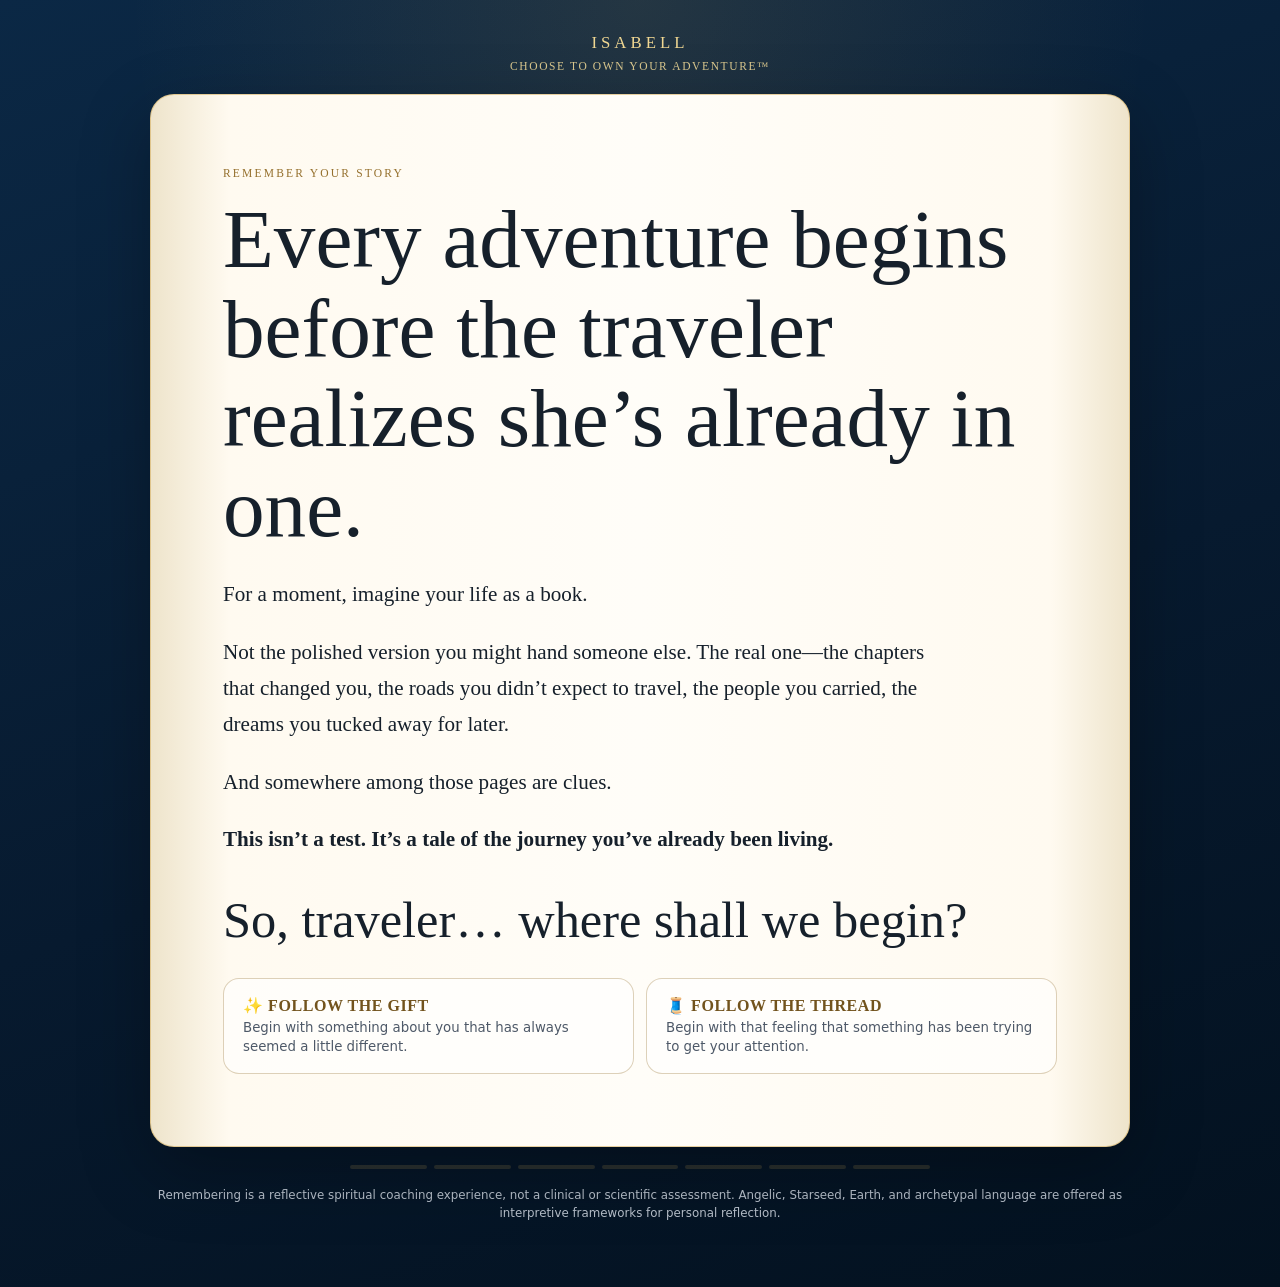
==== index.html @ c2b90c79 "Add logo URL to email parameters" ====
<!doctype html>
<html lang="en">
<head>
  <meta charset="utf-8" />
  <meta name="viewport" content="width=device-width,initial-scale=1" />
  <title>Remember Your Story | Choose to Own Your Adventure™</title>
  <meta name="description" content="A short interactive Remembering Story from Choose to Own Your Adventure™." />
  <style>
    :root{
      --navy:#071a2f;
      --navy2:#0b2845;
      --gold:#d3ab58;
      --gold2:#f0d792;
      --paper:#f6f0df;
      --ink:#16202b;
      --muted:#738093;
      --white:#fffdf8;
      --danger:#b84b4b;
      --ok:#4b7d66;
      --shadow:0 24px 70px rgba(0,0,0,.28);
      --radius:24px;
    }
    *{box-sizing:border-box}
    html{scroll-behavior:smooth}
    body{
      margin:0;
      min-height:100vh;
      font-family: Georgia, "Times New Roman", serif;
      color:var(--paper);
      background:
        radial-gradient(circle at 50% 0%, rgba(211,171,88,.13), transparent 32rem),
        linear-gradient(160deg,var(--navy2),var(--navy) 55%,#03111f);
    }
    button,input{font:inherit}
    button{cursor:pointer}
    a{color:var(--gold2)}
    .shell{width:min(980px,calc(100% - 28px));margin:0 auto;padding:22px 0 64px}
    .brand{
      display:flex;align-items:center;justify-content:center;gap:14px;
      padding:12px 0 22px;text-align:center;
    }
    .brand img{width:84px;height:84px;object-fit:contain}
    .brand-copy{line-height:1.05}
    .brand-name{letter-spacing:.24em;font-size:1.05rem;color:var(--gold2)}
    .brand-program{margin-top:8px;font-size:.72rem;letter-spacing:.14em;color:#dbc98f}
    .book{
      position:relative;
      background:linear-gradient(90deg,#eee4cb 0,#fffaf0 8%,#fffdf8 50%,#fffaf0 92%,#eee4cb 100%);
      color:var(--ink);
      border:1px solid rgba(211,171,88,.55);
      border-radius:var(--radius);
      box-shadow:var(--shadow);
      min-height:610px;
      overflow:hidden;
    }
.page{display:none;padding:clamp(30px,7vw,72px);min-height:610px;animation:turn .34s ease}
    .page.active{display:block}
    @keyframes turn{from{opacity:0;transform:translateX(12px)}to{opacity:1;transform:none}}
    .eyebrow{font-size:.72rem;letter-spacing:.19em;text-transform:uppercase;color:#95702d;margin-bottom:16px}
    h1,h2{font-weight:500;line-height:1.08;margin:0 0 22px}
    h1{font-size:clamp(2.4rem,7vw,5.2rem)}
    h2{font-size:clamp(1.8rem,5vw,3.15rem)}
    .lede{font-size:clamp(1.05rem,2.6vw,1.32rem);line-height:1.72;max-width:720px}
    .narrative{font-size:1.05rem;line-height:1.75;max-width:760px}
    .narrative p{margin:.65em 0}
    .choices{display:grid;gap:12px;margin-top:30px}
    .choice{
      width:100%;text-align:left;border:1px solid rgba(149,112,45,.32);
      background:rgba(255,255,255,.62);padding:17px 19px;border-radius:16px;
      color:var(--ink);transition:.16s ease;
    }
    .choice:hover,.choice:focus{border-color:var(--gold);transform:translateY(-1px);box-shadow:0 8px 25px rgba(70,52,19,.09);outline:none}
    .choice strong{display:block;color:#72531d;letter-spacing:.035em;margin-bottom:4px}
    .choice small{display:block;font-family:system-ui,sans-serif;color:#4e5968;line-height:1.4}
    .duo{grid-template-columns:repeat(2,1fr)}
    .chapter-note{
      margin:30px 0 0;padding:22px;border-left:3px solid var(--gold);
      background:rgba(211,171,88,.08);font-style:italic;line-height:1.65;
    }
    .actions{display:flex;gap:12px;flex-wrap:wrap;margin-top:28px}
    .btn{
      border:none;border-radius:999px;padding:14px 22px;font-weight:700;letter-spacing:.04em;
      background:var(--navy);color:var(--gold2);box-shadow:0 7px 20px rgba(7,26,47,.2)
    }
    .btn.secondary{background:transparent;color:var(--navy);border:1px solid var(--navy);box-shadow:none}
    .btn.gold{background:linear-gradient(135deg,#b9872d,#e0bd70);color:#101820}
    .btn:disabled{opacity:.55;cursor:not-allowed}
    .back{background:none;border:none;color:#655631;text-decoration:underline;padding:8px 0}
    .save-card{
      margin-top:26px;padding:25px;border-radius:18px;background:#f2ead6;border:1px solid #ddc999;
    }
    label{display:block;font-family:system-ui,sans-serif;font-size:.86rem;font-weight:700;margin:14px 0 6px}
    input[type=text],input[type=email]{
      width:100%;padding:13px 14px;border-radius:11px;border:1px solid #bcae8a;background:white;color:#17202a
    }
    .consent{display:flex;gap:10px;align-items:flex-start;font-family:system-ui,sans-serif;font-size:.8rem;line-height:1.45;margin-top:15px}
    .consent input{margin-top:3px}
    .error,.status{font-family:system-ui,sans-serif;font-size:.84rem;margin-top:12px}
    .error{color:var(--danger)} .status{color:var(--ok)}
    .progress{
      display:flex;gap:7px;justify-content:center;margin:18px auto 0;
      width:min(580px,100%)
    }
    .dot{height:4px;flex:1;border-radius:99px;background:rgba(211,171,88,.18)}
    .dot.done,.dot.current{background:var(--gold)}
    .check-grid{display:grid;grid-template-columns:1fr 1fr;gap:10px;margin-top:25px}
    .check{
      display:flex;gap:10px;align-items:flex-start;padding:14px;border-radius:14px;
      border:1px solid rgba(149,112,45,.26);background:rgba(255,255,255,.55);
      font-family:system-ui,sans-serif;font-size:.9rem;line-height:1.42
    }
    .result-wrap{max-width:820px;margin:auto}
    .result-title{text-align:center}
    .result-title h1{font-size:clamp(2rem,6vw,4rem)}
    .storyboard{display:grid;grid-template-columns:repeat(4,1fr);gap:10px;margin:32px 0}
    .panel{
      min-height:190px;border:1px solid #cfb878;border-radius:18px;padding:17px;
      background:linear-gradient(180deg,#0b2845,#071a2f);color:var(--paper);
      display:flex;flex-direction:column;justify-content:space-between
    }
    .panel .roman{color:var(--gold2);font-size:.7rem;letter-spacing:.18em}
    .panel .symbol{font-size:2.4rem;margin:12px 0}
    .panel strong{color:var(--gold2)}
    .story-section{padding:25px 0;border-top:1px solid rgba(149,112,45,.22)}
    .story-section h3{color:#76591f;font-size:1.35rem;margin:0 0 10px}
    .story-section p{line-height:1.76;margin:.4em 0}
    .convergence{
      margin:26px 0;padding:28px;border-radius:18px;background:var(--navy);color:var(--paper);
      font-size:1.15rem;line-height:1.65;text-align:center
    }
    .revealed-story{font-size:clamp(1.06rem,2.2vw,1.25rem);line-height:1.9;max-width:760px;margin:18px auto 36px}
    .revealed-story p{margin:0 0 1.35em}
    .revealed-story .turn{color:#785b22;font-variant:small-caps;letter-spacing:.06em;font-weight:700}
    .revealed-story .question{font-size:1.16em;font-style:italic;color:#5f471b}
    .mystery{padding:30px;background:#efe5ca;border-radius:18px}
    .mystery h3{font-size:1.5rem;margin-top:0}
    .cta-grid{display:grid;grid-template-columns:1fr 1fr;gap:14px;margin-top:25px}
    .cta{
      border-radius:18px;padding:22px;border:1px solid #b8954d;background:#fffaf0;color:var(--ink)
    }
    .cta strong{display:block;color:#70521d;margin-bottom:7px}
    .story-id-box{display:flex;align-items:center;justify-content:space-between;gap:14px;margin-top:14px;padding:14px 16px;border:1px solid rgba(149,112,45,.24);border-radius:14px;font-family:system-ui,sans-serif;font-size:.82rem;background:rgba(255,255,255,.45)}
    .story-id-box .btn{padding:9px 14px;font-size:.75rem}
    .footer-note{text-align:center;font-family:system-ui,sans-serif;font-size:.74rem;color:#b8c1cc;padding-top:18px;line-height:1.5}
    .hidden{display:none!important}
    @media(max-width:700px){
      .duo,.check-grid,.cta-grid{grid-template-columns:1fr}
      .story-id-box{align-items:flex-start;flex-direction:column}
      .storyboard{grid-template-columns:1fr 1fr}
.page{padding:28px 21px}
    }
  </style>
</head>
<body>
  <main class="shell">
    <header class="brand">
      <img src="https://raw.githubusercontent.com/choosetoownyouradventure/RememberingReport/main/ISABELL_Logo_CtOYA.png" alt="ISABELL Choose to Own Your Adventure logo" onerror="this.style.display='none'">
      <div class="brand-copy">
        <div class="brand-name">ISABELL</div>
        <div class="brand-program">CHOOSE TO OWN YOUR ADVENTURE™</div>
      </div>
    </header>

    <section class="book" id="book" aria-live="polite">
      <div class="page active" data-page="intro">
        <div class="eyebrow">Remember Your Story</div>
        <h1>Every adventure begins before the traveler realizes she’s already in one.</h1>
        <div class="lede">
          <p>For a moment, imagine your life as a book.</p>
          <p>Not the polished version you might hand someone else. The real one—the chapters that changed you, the roads you didn’t expect to travel, the people you carried, the dreams you tucked away for later.</p>
          <p>And somewhere among those pages are clues.</p>
          <p><strong>This isn’t a test. It’s a tale of the journey you’ve already been living.</strong></p>
        </div>
        <h2 style="margin-top:36px">So, traveler… where shall we begin?</h2>
        <div class="choices duo">
          <button class="choice" data-entry="gift"><strong>✨ FOLLOW THE GIFT</strong><small>Begin with something about you that has always seemed a little different.</small></button>
          <button class="choice" data-entry="thread"><strong>🧵 FOLLOW THE THREAD</strong><small>Begin with that feeling that something has been trying to get your attention.</small></button>
        </div>
      </div>

      <div class="page" data-page="q1">
        <div class="eyebrow">Chapter I · The Clue You Almost Forgot</div>
        <div id="q1Prompt" class="narrative"></div>
        <div class="choices" id="q1Choices"></div>
        <button class="back" data-back="intro">← Back</button>
      </div>

      <div class="page" data-page="clue">
        <div class="eyebrow">You Found Something</div>
        <h2>A clue.</h2>
        <div class="narrative">
          <p>You look down. There is something small resting in your hand.</p>
          <p>You don’t know what it means yet. Still, something about it feels strangely familiar.</p>
          <p>So you slip it carefully into the inside pocket of your jacket.</p>
        </div>
        <div class="chapter-note">Keep it. Something tells you it may matter later.</div>
        <div class="actions"><button class="btn" data-next="q2">TURN THE PAGE →</button></div>
      </div>

      <div class="page" data-page="q2">
        <div class="eyebrow">Chapter II · The World Gets Bigger</div>
        <h2>Which role did life seem to hand you most often?</h2>
        <div class="narrative"><p>Years pass. School. Relationships. Work. Family. Responsibility. Without officially choosing the job, you find yourself becoming a particular character in other people’s stories.</p></div>
        <div class="choices" id="q2Choices"></div>
        <button class="back" data-back="clue">← Back</button>
      </div>

      <div class="page" data-page="q3">
        <div class="eyebrow">Chapter III · A Strange Kind of Homesickness</div>
        <h2>Where is home?</h2>
        <div class="narrative"><p>Not your address. The place—or feeling—where some deepest part of you imagines it could finally exhale. Which direction does your heart instinctively look?</p></div>
        <div class="choices" id="q3Choices"></div>
        <button class="back" data-back="q2">← Back</button>
      </div>

      <div class="page" data-page="save">
        <div class="eyebrow">Save Point</div>
        <h2>Your story is beginning to take shape.</h2>
        <div class="narrative"><p>Three choices aren’t enough to tell your whole story—but they are already revealing a pattern. Let’s save your place before we turn the page.</p></div>
        <div class="save-card">
          <label for="firstName">First name</label>
          <input id="firstName" type="text" maxlength="80" autocomplete="given-name">
          <label for="email">Email</label>
          <input id="email" type="email" maxlength="254" autocomplete="email">
          <label class="consent">
            <input id="consent" type="checkbox">
            <span>Save my place and send my Story Page. I agree that my answers may be stored and used to personalize this Remembering experience and any story I choose to continue. <a href="privacy.html" target="_blank" rel="noopener">Privacy</a>.</span>
          </label>
          <div class="error hidden" id="saveError"></div>
          <div class="status hidden" id="saveStatus"></div>
          <div class="actions"><button class="btn gold" id="saveStory">SAVE MY STORY & TURN THE PAGE →</button></div>
          <button class="back" data-back="q3">← Back</button>
        </div>
      </div>

      <div class="page" data-page="q4">
        <div class="eyebrow">Chapter IV · The Whisper Gets Louder</div>
        <h2>Something inside you has been trying to get your attention.</h2>
        <div class="narrative"><p>At first it was easy to dismiss. A passing thought. A restless feeling. A dream you promised yourself you’d return to someday. But lately, the whisper has become harder to ignore.</p><p>What has it been trying to tell you?</p></div>
        <div class="choices" id="q4Choices"></div>
      </div>

      <div class="page" data-page="q5">
        <div class="eyebrow">Chapter V · Signs Along the Road</div>
        <h2>Which signs have appeared somewhere in your story?</h2>
        <div class="narrative"><p>Choose any that genuinely belong to you.</p></div>
        <div class="check-grid" id="q5Choices"></div>
        <div class="chapter-note">Not every sign is a message. But patterns are worth noticing.</div>
        <div class="error hidden" id="q5Error"></div>
        <div class="actions"><button class="btn" id="saveSigns">TURN THE PAGE →</button></div>
        <button class="back" data-back="q4">← Back</button>
      </div>

      <div class="page" data-page="q6">
        <div class="eyebrow">Chapter VI · The Detour</div>
        <h2>Every worthwhile adventure contains one.</h2>
        <div class="narrative"><p>The road bends. The map stops making sense. Sometimes we even discover we’ve been walking in circles. Which detour seems to keep appearing in your story?</p></div>
        <div class="choices" id="q6Choices"></div>
        <button class="back" data-back="q5">← Back</button>
      </div>

      <div class="page" data-page="q7">
        <div class="eyebrow">The Threshold · The Page That Hasn’t Been Written Yet</div>
        <h2>If you could write more of one thing into your next chapter, what would it be?</h2>
        <div class="choices" id="q7Choices"></div>
        <button class="back" data-back="q6">← Back</button>
      </div>

      <div class="page" data-page="reveal">
        <div class="result-wrap">
          <div class="result-title">
            <div class="eyebrow">Your Remembering Story</div>
            <h1 id="resultTitle">Your story is taking shape…</h1>
          </div>
          <div id="resultLoading" class="chapter-note">The clues are meeting at the threshold. One moment…</div>
          <div id="resultContent" class="hidden">
            <article class="revealed-story" id="revealedStory"></article>
            <div class="mystery">
              <h3>But the story has left one clue unresolved.</h3>
              <p>You have found the object, followed the road, noticed the pattern, and reached the threshold. Yet something has been keeping you close enough to see the next chapter without fully stepping into it.</p>
              <p><strong>What is keeping you from crossing the threshold?</strong></p>
            </div>
            <div class="cta-grid">
              <button class="cta" id="continueStory"><strong>FOLLOW THE CLUE → CONTINUE MY STORY</strong><span>Go deeper into the mystery and decipher the pattern that keeps appearing at the edge of your next chapter.</span></button>
              <button class="cta" id="talkGuide"><strong>SEEK THE GUIDE → TALK WITH MY STORY GUIDE</strong><span>Another clue may be easier to see with a guide beside you. Bring your story and explore what the road is asking of you next.</span></button>
            </div>
            <div class="chapter-note" id="emailStatus">Your Story Page is saved on this device. We’ll also send a copy to the email you provided.</div>
            <div class="story-id-box"><span>Story reference: <strong id="storyIdText"></strong></span><button class="btn secondary" id="copyStoryId" type="button">COPY STORY ID</button></div>
          </div>
        </div>
      </div>
    </section>

    <div class="progress" id="progress"></div>
    <div class="footer-note">
      Remembering is a reflective spiritual coaching experience, not a clinical or scientific assessment. Angelic, Starseed, Earth, and archetypal language are offered as interpretive frameworks for personal reflection.
    </div>
  </main>

  <script src="https://cdn.jsdelivr.net/npm/@emailjs/browser@4/dist/email.min.js"></script>
  <script>
    const CONFIG = {
      API_BASE: "https://remembering-story-api.choosetoownyouradventure.workers.dev",
      EMAILJS_PUBLIC_KEY: "qC2qvWzXE2hpbuj80",
      EMAILJS_SERVICE_ID: "service_4lykhrr",
      EMAILJS_CLIENT_TEMPLATE_ID: "template_remember_client",

      // Replace these when the next experiences are live.
      CONTINUE_STORY_URL: "https://choosetoownyouradventure.github.io/RememberingReport/chapter-two.html",
      CLARITY_CALL_URL: "https://calendar.app.google/PW42EZSnd8HV4sUx6"
    };

    const state = {
      entry_path: null,
      q1_childhood_clue: null,
      q2_life_role: null,
      q3_belonging: null,
      q4_whisper: null,
      q5_signs: [],
      q6_detour: null,
      q7_threshold: null,
      story_id: localStorage.getItem("ctya_story_id") || null,
      resume_token: localStorage.getItem("ctya_resume_token") || null,
      first_name: localStorage.getItem("ctya_first_name") || null,
      email: localStorage.getItem("ctya_email") || null,
      apiStory: null
    };

    const pages = ["intro","q1","clue","q2","q3","save","q4","q5","q6","q7","reveal"];
    const progressSteps = ["q1","q2","q3","q4","q5","q6","q7"];

    const q1 = [
      ["feeler","You seemed to feel what other people were feeling—even when nobody said anything."],
      ["observer","You often felt like an observer: interested in the world, but somehow not quite built like everyone else."],
      ["creator","You were always imagining, drawing, writing, making, inventing, pretending, or turning ordinary things into something new."],
      ["protector","You noticed unfairness quickly. Something in you wanted to protect, intervene, defend, or make things right."],
      ["rooted","You felt connected to animals, nature, family, traditions, particular places, or the physical world around you."],
      ["big_questions","You asked unusually big questions about God, life, death, the universe, or what might exist beyond what you could see."]
    ];
    const q2 = [
      ["helper","THE HELPER","“I’ll take care of it.” Caring, supporting, fixing, tending, carrying."],
      ["maker","THE MAKER","“There has to be another way.” Imagining, creating, adapting, transforming."],
      ["protector","THE PROTECTOR","“Someone needs to do something.” Taking charge, defending, organizing, acting."],
      ["seeker","THE SEEKER","“I need to understand this.” Observing, studying, researching, questioning."],
      ["messenger","THE MESSENGER","“People need to hear this.” Talking, teaching, storytelling, connecting people and ideas."],
      ["guide","THE GUIDE","“There has to be meaning in this.” Encouraging, healing, illuminating, helping others see possibility."]
    ];
    const q3 = [
      ["sacred","TOWARD THE SACRED","Toward God, divine love, grace, holiness, or something greater than myself."],
      ["distant","TOWARD SOMETHING DISTANT","Toward something I can’t quite name—a strange homesickness or sense that I have never completely belonged here."],
      ["earth","TOWARD THE EARTH","Toward nature, home, land, animals, family, ancestry, tradition, community, or something tangible I can build."],
      ["my_people","TOWARD MY PEOPLE","Toward people who finally understand how I think, feel, experience, or see the world."],
      ["still_looking","I’M STILL LOOKING","I’m not sure I’ve ever truly felt that sense of belonging."]
    ];
    const q4 = [
      ["giving","You can’t keep giving everything away and leaving nothing for yourself."],
      ["create","There is something inside you that wants to be created."],
      ["ownership","It’s time to stop shrinking and take ownership of your life."],
      ["understand","There is something about your life you need to understand."],
      ["share","You have something to say, teach, or share."],
      ["calling","You are being called toward something meaningful."]
    ];
    const q5 = [
      ["intuition","Strong intuition about people or situations"],
      ["dreams","Dreams that felt unusually vivid, meaningful, or memorable"],
      ["synchronicity","Coincidences or synchronicities whose timing seemed almost impossible"],
      ["empathic_sensitivity","Feeling other people’s emotions unusually strongly"],
      ["divine_connection","Moments of profound connection through prayer or the Divine"],
      ["cosmos","Fascination with stars, ancient civilizations, consciousness, or the cosmos"],
      ["nature","Feeling restored or deeply connected through nature, animals, water, forests, mountains, or land"],
      ["intuitive_knowing","Occasionally knowing something without knowing how"],
      ["ancestry","Strong connection to ancestry, family stories, traditions, or places"],
      ["healing_service","Persistent pull toward healing, teaching, creating, advocacy, spirituality, or service"],
      ["none","My journey hasn’t really included these things"]
    ];
    const q6 = [
      ["endless_giving","THE ROAD OF ENDLESS GIVING","I take care of everyone else and somehow lose track of myself."],
      ["thousand_possibilities","THE ROAD OF A THOUSAND POSSIBILITIES","I can see so many things I could create or become that bringing one fully into reality is difficult."],
      ["resistance","THE ROAD OF RESISTANCE","I know something needs to change, but I keep fighting, forcing, postponing, or waiting for the right moment."],
      ["endless_thinking","THE ROAD OF ENDLESS THINKING","I research, analyze, question, and reconsider until I’m unsure what I actually want."],
      ["behind_curtain","THE ROAD BEHIND THE CURTAIN","I have something to express, but judgment, visibility, rejection, or being misunderstood makes me hesitate."],
      ["somewhere_important","THE ROAD TO SOMEWHERE IMPORTANT","I feel called toward something meaningful, but I’m not entirely sure I can trust the calling—or myself."]
    ];
    const q7 = [
      ["peace","PEACE","Safe, grounded, at home in myself."],
      ["creation","CREATION","Bring something meaningful into the world."],
      ["freedom","FREEDOM","Make choices from my own authority."],
      ["clarity","CLARITY","Understand myself and where I’m going."],
      ["expression","EXPRESSION","Use my voice and allow myself to be seen."],
      ["purpose","PURPOSE","Let my life and gifts serve the work I feel called to do."]
    ];

    function showPage(name){
      document.querySelectorAll(".page").forEach(p => p.classList.toggle("active", p.dataset.page === name));
      updateProgress(name);
      window.scrollTo({top:0,behavior:"smooth"});
    }
    function updateProgress(page){
      const host = document.getElementById("progress");
      host.innerHTML = progressSteps.map(step => {
        const pi = progressSteps.indexOf(page), si = progressSteps.indexOf(step);
        return `<span class="dot ${si < pi ? "done" : si === pi ? "current" : ""}"></span>`;
      }).join("");
    }
    function buttons(hostId, rows, onPick){
      const host = document.getElementById(hostId);
      host.innerHTML = "";
      rows.forEach(row => {
        const b = document.createElement("button");
        b.className = "choice";
        b.innerHTML = row.length === 2 ? row[1] : `<strong>${row[1]}</strong><small>${row[2]}</small>`;
        b.addEventListener("click", () => onPick(row[0]));
        host.appendChild(b);
      });
    }

    document.querySelectorAll("[data-entry]").forEach(btn => btn.addEventListener("click", () => {
      state.entry_path = btn.dataset.entry;
      const gift = `<p>You turn back through the earliest pages of your story. Before careers. Before responsibilities. Before you learned who everyone else expected you to become.</p><p>There you are. And something about that younger version of you catches your attention.</p><h2>What do you notice?</h2>`;
      const thread = `<p>You notice a thin golden thread disappearing between the pages of your story. You’ve noticed it before—perhaps in the quiet thought: <em>There must be something more than this.</em></p><p>You follow it. It leads backward anyway—to a much younger version of you.</p><h2>What do you recognize in her?</h2>`;
      document.getElementById("q1Prompt").innerHTML = state.entry_path === "gift" ? gift : thread;
      showPage("q1");
    }));

    buttons("q1Choices", q1, value => { state.q1_childhood_clue=value; showPage("clue"); });
    buttons("q2Choices", q2, value => { state.q2_life_role=value; showPage("q3"); });
    buttons("q3Choices", q3, value => { state.q3_belonging=value; showPage("save"); });
    buttons("q4Choices", q4, async value => {
      state.q4_whisper=value;
      if(await patchStory({q4_whisper:value})) showPage("q5");
    });
    buttons("q6Choices", q6, async value => {
      state.q6_detour=value;
      if(await patchStory({q6_detour:value})) showPage("q7");
    });
    buttons("q7Choices", q7, async value => {
      state.q7_threshold=value;
      if(await patchStory({q7_threshold:value})) {
        showPage("reveal");
        await resumeAndRender();
      }
    });

    document.querySelectorAll("[data-next]").forEach(b=>b.addEventListener("click",()=>showPage(b.dataset.next)));
    document.querySelectorAll("[data-back]").forEach(b=>b.addEventListener("click",()=>showPage(b.dataset.back)));

    const signsHost=document.getElementById("q5Choices");
    q5.forEach(([value,label])=>{
      const lab=document.createElement("label"); lab.className="check";
      lab.innerHTML=`<input type="checkbox" value="${value}"><span>${label}</span>`;
      const cb=lab.querySelector("input");
      cb.addEventListener("change",()=>{
        if(value==="none" && cb.checked){
          signsHost.querySelectorAll('input:not([value="none"])').forEach(x=>x.checked=false);
        } else if(cb.checked){
          const none=signsHost.querySelector('input[value="none"]'); if(none) none.checked=false;
        }
      });
      signsHost.appendChild(lab);
    });

    document.getElementById("saveSigns").addEventListener("click", async ()=>{
      const signs=[...signsHost.querySelectorAll("input:checked")].map(x=>x.value);
      if(!signs.length){
        const e=document.getElementById("q5Error"); e.textContent="Choose at least one option, including “My journey hasn’t really included these things” if that fits best."; e.classList.remove("hidden"); return;
      }
      document.getElementById("q5Error").classList.add("hidden");
      state.q5_signs=signs;
      if(await patchStory({q5_signs:signs})) showPage("q6");
    });

    document.getElementById("saveStory").addEventListener("click", createStory);

    async function createStory(){
      const first_name=document.getElementById("firstName").value.trim();
      const email=document.getElementById("email").value.trim();
      const consent=document.getElementById("consent").checked;
      const err=document.getElementById("saveError"), status=document.getElementById("saveStatus");
      err.classList.add("hidden"); status.classList.add("hidden");
      if(!first_name || !email || !consent){
        err.textContent="Please enter your first name and email and check the consent box so we can save your place."; err.classList.remove("hidden"); return;
      }
      const btn=document.getElementById("saveStory"); btn.disabled=true; btn.textContent="SAVING YOUR PLACE…";
      try{
        const r=await fetch(`${CONFIG.API_BASE}/stories`,{
          method:"POST",
          headers:{"Content-Type":"application/json"},
          body:JSON.stringify({
            first_name,email,
            entry_path:state.entry_path,
            q1_childhood_clue:state.q1_childhood_clue,
            q2_life_role:state.q2_life_role,
            q3_belonging:state.q3_belonging
          })
        });
        const data=await r.json();
        if(!r.ok || !data.success) throw new Error(data.error||"Your story could not be saved.");
        state.story_id=data.story_id; state.resume_token=data.resume_token; state.first_name=first_name; state.email=email;
        localStorage.setItem("ctya_story_id",state.story_id);
        localStorage.setItem("ctya_resume_token",state.resume_token);
        localStorage.setItem("ctya_first_name",first_name);
        localStorage.setItem("ctya_email",email);
        status.textContent="Your place is saved."; status.classList.remove("hidden");
        setTimeout(()=>showPage("q4"),350);
      }catch(e){
        err.textContent=e.message; err.classList.remove("hidden");
      }finally{
        btn.disabled=false; btn.textContent="SAVE MY STORY & TURN THE PAGE →";
      }
    }

    async function patchStory(payload){
      if(!state.story_id || !state.resume_token){
        alert("Your saved Story ID is missing. Please return to the Save My Story page.");
        showPage("save"); return false;
      }
      try{
        const r=await fetch(`${CONFIG.API_BASE}/stories/${encodeURIComponent(state.story_id)}`,{
          method:"PATCH",
          headers:{"Content-Type":"application/json"},
          body:JSON.stringify({resume_token:state.resume_token,...payload})
        });
        const data=await r.json();
        if(!r.ok || !data.success) throw new Error(data.error||"We could not save this page.");
        state.apiStory=data.story;
        return true;
      }catch(e){
        alert(`Your place could not be saved: ${e.message}`);
        return false;
      }
    }

    async function resumeStory(){
      const r=await fetch(`${CONFIG.API_BASE}/stories/resume`,{
        method:"POST",
        headers:{"Content-Type":"application/json"},
        body:JSON.stringify({story_id:state.story_id,resume_token:state.resume_token})
      });
      const data=await r.json();
      if(!r.ok || !data.success) throw new Error(data.error||"Your story could not be reopened.");
      state.apiStory=data.story;
      return data.story;
    }

    async function resumeAndRender(){
      try{
        const story=await resumeStory();
        renderResult(story);
        await sendStoryEmail(story);
      }catch(e){
        document.getElementById("resultLoading").textContent=`Your result was saved, but this page could not be reloaded: ${e.message}`;
      }
    }

    function humanize(s){ return (s||"").replaceAll("_"," ").replace(/\b\w/g,m=>m.toUpperCase()); }
    function clueSymbol(v){
      return ({server:"🏆",artisan:"🗝️",warrior:"🧭",scholar:"📖",sage:"🪶",priest:"🏮"})[v] || "✨";
    }
    function resonanceSymbol(v){
      return ({angelic:"✧",starseed:"✦",earth:"🌿"})[v] || "✧";
    }

    const STORY_COPY = {
      q1:{feeler:"you often sensed what other people were feeling, even before they said it aloud",observer:"you often felt like an observer—curious about the world, yet somehow not built quite like everyone else",creator:"you were always imagining, drawing, writing, making, inventing, or turning ordinary things into something new",protector:"you noticed unfairness quickly, and something in you wanted to protect, intervene, or make things right",rooted:"you felt a strong connection to animals, nature, family, traditions, places, or the physical world around you",big_questions:"you were already asking unusually large questions about God, life, death, the universe, and what might exist beyond what you could see"},
      q2:{helper:"the Helper—the one who cared, supported, fixed, tended, and carried",maker:"the Maker—the one who imagined, adapted, created, and found another way",protector:"the Protector—the one who stepped forward when someone needed to do something",seeker:"the Seeker—the one who observed, studied, researched, questioned, and needed to understand",messenger:"the Messenger—the one who talked, taught, told stories, and connected people with ideas",guide:"the Guide—the one who looked for meaning and helped others see possibility"},
      q3:{sacred:"toward the Sacred—God, divine love, grace, holiness, and something greater than yourself",distant:"toward something distant—a homesickness for something difficult to name",earth:"toward the Earth—nature, home, land, animals, family, ancestry, tradition, community, and the tangible world",my_people:"toward your people—the ones who understand how you think, feel, experience, and see the world",still_looking:"toward a home you are still looking for, because true belonging has not always been easy to name"},
      q4:{giving:"that you cannot keep giving everything away and leaving nothing for yourself",create:"that something inside you wants to be created",ownership:"that it is time to stop shrinking and take ownership of your life",understand:"that there is something about your life you need to understand",share:"that you have something to say, teach, or share",calling:"that you are being called toward something meaningful"},
      q5:{intuition:"strong intuition",dreams:"vivid or meaningful dreams",synchronicity:"striking synchronicities",empathic_sensitivity:"a strong sensitivity to other people’s emotions",divine_connection:"moments of connection through prayer or the Divine",cosmos:"a pull toward stars, ancient civilizations, consciousness, or the cosmos",nature:"a deep restoring connection with nature, animals, water, forests, mountains, or land",intuitive_knowing:"moments of knowing without knowing how",ancestry:"a strong connection to ancestry, family stories, traditions, or places",healing_service:"a persistent pull toward healing, teaching, creating, advocacy, spirituality, or service",none:"no particular signs you would name as part of the journey so far"},
      q6:{endless_giving:"the Road of Endless Giving, where caring for everyone else can make it easy to lose track of yourself",thousand_possibilities:"the Road of a Thousand Possibilities, where seeing so many things you could create or become can make it difficult to bring one fully into reality",resistance:"the Road of Resistance, where knowing something must change does not always make the next step easier",endless_thinking:"the Road of Endless Thinking, where research, analysis, questioning, and reconsidering can blur what you actually want",behind_curtain:"the Road Behind the Curtain, where something wants to be expressed but visibility, judgment, rejection, or misunderstanding makes you hesitate",somewhere_important:"the Road to Somewhere Important, where the call toward meaningful work is present even when trusting it—and yourself—still feels uncertain"},
      q7:{peace:"peace: to feel safe, grounded, and at home in yourself",creation:"creation: to bring something meaningful into the world",freedom:"freedom: to make choices from your own authority",clarity:"clarity: to understand yourself and where you are going",expression:"expression: to use your voice and allow yourself to be seen",purpose:"purpose: to let your life and gifts serve the work you feel called to do"},
      object:{server:"a small golden cup",artisan:"an antique key",warrior:"a small compass",scholar:"a tiny book",sage:"a golden quill",priest:"a lantern"}
    };
    function answerValue(story,key){ return story?.answers?.[key] ?? state[key] ?? null; }
    function listWords(items){ if(!items.length)return ""; if(items.length===1)return items[0]; if(items.length===2)return items[0]+" and "+items[1]; return items.slice(0,-1).join(", ")+", and "+items[items.length-1]; }
    function buildFlowingStory(story){
      const r=story.result||{}, entry=story.entry_path||state.entry_path;
      const a1=answerValue(story,"q1_childhood_clue"),a2=answerValue(story,"q2_life_role"),a3=answerValue(story,"q3_belonging"),a4=answerValue(story,"q4_whisper"),a5=answerValue(story,"q5_signs")||[],a6=answerValue(story,"q6_detour"),a7=answerValue(story,"q7_threshold");
      const signs=(Array.isArray(a5)?a5:[]).map(x=>STORY_COPY.q5[x]).filter(Boolean);
      const object=STORY_COPY.object[r.vocation_primary]||"small shining object";
      const secondary=r.vocation_secondary?` with a quieter current of ${humanize(r.vocation_secondary)}`:"";
      const resonance=r.resonance_primary?`${humanize(r.resonance_primary)} resonance`:"a particular sense of belonging";
      const opening=entry==="thread"?`You chose to follow the thread—the quiet feeling that something had been trying to get your attention. It led you backward anyway, to a younger version of yourself. There, you remembered that ${STORY_COPY.q1[a1]||"something about you had been present from the beginning"}.`:`You chose to follow the gift and turned back through the earliest pages of your story. There, you remembered that ${STORY_COPY.q1[a1]||"something about you had been present from the beginning"}.`;
      const p2=`In that memory, something glinted along the path. You bent down, picked it up, and slipped it into the inside pocket of your jacket without yet knowing why it mattered. Years passed. The world grew bigger, and life kept casting you as ${STORY_COPY.q2[a2]||"a familiar character in other people’s stories"}.`;
      const p3=`Then the road became quiet enough for a different question: <em>Where is home?</em> Your inner compass turned ${STORY_COPY.q3[a3]||"toward a place of belonging you are still learning to recognize"}. By then the object in your pocket had traveled through every version of you. Only now does its shape begin to make sense: <strong>${object}</strong>. In the language of this story, it points toward the ${humanize(r.vocation_primary)||"gift"}${secondary} that has been threading through your choices all along.`;
      const signLine=signs.length?`Along the way, you also recognized ${listWords(signs)}.`:"";
      const p4=`As the whisper grew louder, it seemed to be telling you ${STORY_COPY.q4[a4]||"that something in your life wants your attention"}. ${signLine} None of these clues has to dictate what your life means. Together, though, they show the pattern of a traveler who tends to orient toward ${resonance.toLowerCase()}—a way of naming where your story seems to feel most alive, familiar, or meaningful.`;
      const p5=`<span class="turn">Then came the detour.</span> You recognized ${STORY_COPY.q6[a6]||"a road that has been difficult to leave behind"}. Perhaps that road once protected something important. Perhaps it simply became familiar. Either way, it has shaped the distance between the life you have been living and the threshold now appearing ahead of you.`;
      const p6=`<span class="turn">And now, the unwritten page.</span> When you imagined what you most wanted to write into the next chapter, you chose ${STORY_COPY.q7[a7]||"something that matters deeply to you"}. The page is blank enough to ask a larger question: <span class="question">What is worthy of this life I have been given?</span> Not merely what you <em>could</em> do based on a definition of who you are, and not a prediction of what you <em>must</em> become. Your story has revealed a way of noticing the patterns your journey has created so far. Now, you get to decide where you want to take the story next.`;
      const p7=`You cannot choose every chapter that brought you here. But you can choose what you own from here. The object is still in your pocket. The road is still open. And somewhere just beyond the threshold is the next clue.`;
      return [opening,p2,p3,p4,p5,p6,p7].map(p=>`<p>${p}</p>`).join("");
    }
    function renderResult(story){
      const n=story.narrative,r=story.result;if(!n)throw new Error("The narrative package is missing.");
      document.getElementById("resultLoading").classList.add("hidden");document.getElementById("resultContent").classList.remove("hidden");
      document.getElementById("resultTitle").textContent=n.story_title||r.story_title||"Your Remembering Story";
      document.getElementById("revealedStory").innerHTML=buildFlowingStory(story);
      document.getElementById("storyIdText").textContent=story.story_id||state.story_id||"";
    }

    async function sendStoryEmail(story){
      const status=document.getElementById("emailStatus");
      if(!window.emailjs){
        status.textContent="Your Story Page is ready here. Email delivery is temporarily unavailable.";
        return;
      }

      const recipient =
        (state.email || "").trim() ||
        (localStorage.getItem("ctya_email") || "").trim() ||
        (document.getElementById("email")?.value || "").trim();

      const firstName =
        (state.first_name || "").trim() ||
        (story.first_name || "").trim() ||
        (localStorage.getItem("ctya_first_name") || "").trim();

      if(!recipient){
        console.error("EmailJS send skipped: recipient email is empty.");
        status.textContent="Your Story is safely saved on this device, but the email address was not available to the delivery step. Copy your Story ID before leaving this page.";
        return;
      }

      try{
        emailjs.init({publicKey:CONFIG.EMAILJS_PUBLIC_KEY});

        const n=story.narrative || {};
        const r=story.result || {};
        const temp=document.createElement("div");
        temp.innerHTML=buildFlowingStory(story);
        const storyNarrative=(temp.innerText || temp.textContent || "").trim();

        const params={
          logo_url: "https://raw.githubusercontent.com/choosetoownyouradventure/RememberingReport/main/ISABELL_Logo_CtOYA.png",
          
          // Recipient / greeting
          to_email: recipient,
          email: recipient,
          to_name: firstName,
          first_name: firstName,

          // Story reference
          story_id: story.story_id,
          story_title: n.story_title || r.story_title || "Your Remembering Story",
          story_narrative: storyNarrative,

          // V2 result language
          vocation_primary: humanize(r.vocation_primary),
          vocation_secondary: humanize(r.vocation_secondary),
          resonance_primary: humanize(r.resonance_primary),
          resonance_secondary: humanize(r.resonance_secondary),
          detour_type: humanize(r.detour_type),
          threshold_desire: humanize(r.threshold_desire),

          clue_narrative: n.clue?.narrative || "",
          resonance_narrative: n.resonance?.narrative || "",
          companion_narrative: n.companion?.narrative || "",
          detour_narrative: n.detour?.narrative || "",
          threshold_narrative: n.threshold?.narrative || "",
          convergence: n.convergence || "",
          mystery: typeof n.mystery==="string"
            ? n.mystery
            : (n.mystery?.narrative || n.mystery?.question || ""),

          booking_url: CONFIG.CLARITY_CALL_URL,
          resume_url: `${location.origin}${location.pathname}?story=${encodeURIComponent(story.story_id)}`
        };

        console.log("EmailJS sending to:", recipient, "Story:", story.story_id);

        await emailjs.send(
          CONFIG.EMAILJS_SERVICE_ID,
          CONFIG.EMAILJS_CLIENT_TEMPLATE_ID,
          params
        );

        status.textContent="Your Story Page has been emailed. This browser also keeps your saved place. Story ID "+story.story_id+" is your reference if you ever need support.";
      }catch(e){
        console.error("EmailJS send failed:", e?.status || "", e?.text || e);
        status.textContent="Your Story is safely saved on this device, but the email could not be sent. Copy Story ID "+story.story_id+" as a support reference before you leave this page.";
      }
    }

    document.getElementById("copyStoryId").addEventListener("click", async ()=>{
      const id=state.story_id || document.getElementById("storyIdText").textContent;
      try{await navigator.clipboard.writeText(id);document.getElementById("copyStoryId").textContent="COPIED";setTimeout(()=>document.getElementById("copyStoryId").textContent="COPY STORY ID",1200);}
      catch(e){prompt("Copy your Story ID:",id);}
    });

    document.getElementById("continueStory").addEventListener("click",()=>{
      if(CONFIG.CONTINUE_STORY_URL){
        location.href=`${CONFIG.CONTINUE_STORY_URL}?story=${encodeURIComponent(state.story_id)}`;
      }else{
        alert("The next clue is being prepared. Your saved Story will carry forward into Chapter Two as soon as the deeper Soul Signature path is published.");
      }
    });
    document.getElementById("talkGuide").addEventListener("click",()=>{
      if(CONFIG.CLARITY_CALL_URL) window.open(CONFIG.CLARITY_CALL_URL,"_blank","noopener");
      else alert("The Story Guide booking page is being connected. Once the Google Calendar appointment link is added, this button will open the live schedule.");
    });

    // Optional return-in-same-browser behavior.
    (async function init(){
      updateProgress("intro");
      if(state.first_name) document.getElementById("firstName").value=state.first_name;
      if(state.email) document.getElementById("email").value=state.email;
      const params=new URLSearchParams(location.search);
      if(params.get("story") && state.resume_token){
        state.story_id=params.get("story");
        try{
          const story=await resumeStory();
          if(story.progress?.remembering_status==="complete"){
            showPage("reveal"); renderResult(story);
          }
        }catch(e){ console.warn("Resume skipped:",e); }
      }
    })();
  </script>
</body>
</html>
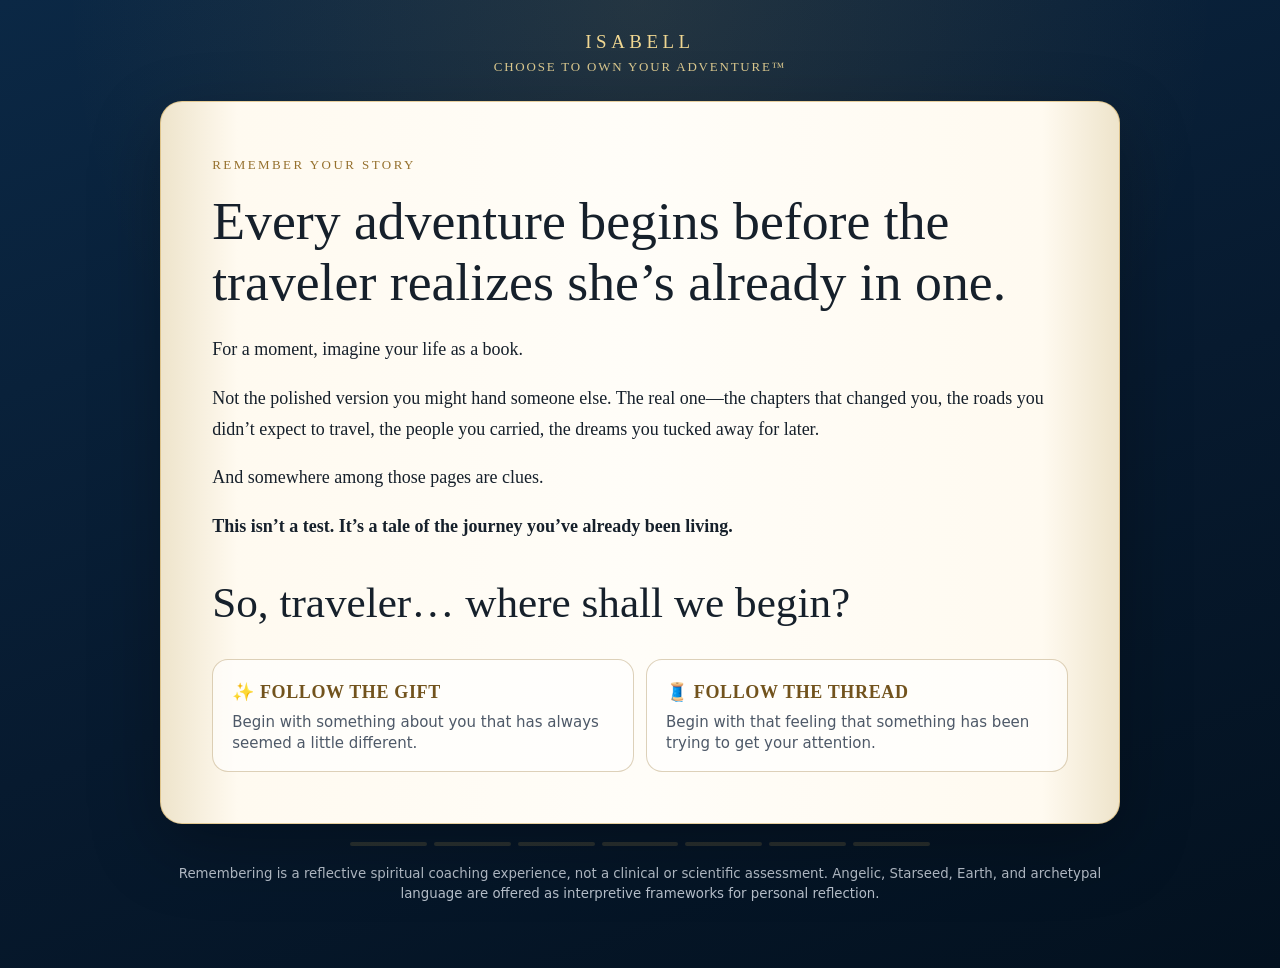
==== commit 02f47a14: "Add files via upload" ====
--- a/index.html
+++ b/index.html
@@ -150,6 +150,7 @@
 .page{padding:28px 21px}
     }
   </style>
+<link rel="stylesheet" href="remembering-layout.css?v=20261003">
 </head>
 <body>
   <main class="shell">
@@ -222,9 +223,13 @@
           <input id="firstName" type="text" maxlength="80" autocomplete="given-name">
           <label for="email">Email</label>
           <input id="email" type="email" maxlength="254" autocomplete="email">
+         <label class="consent">
+  <input id="consent" type="checkbox">
+  <span>Required: Save my answers and contact information to create and email my personalized Story Page and allow me to continue. I understand ISABELL receives a copy of the Story Page to administer this experience and respond to my requests. I have read the <a href="privacy.html" target="_blank" rel="noopener">Privacy Policy</a>.</span>
+</label>
           <label class="consent">
-            <input id="consent" type="checkbox">
-            <span>Save my place and send my Story Page. I agree that my answers may be stored and used to personalize this Remembering experience and any story I choose to continue. <a href="privacy.html" target="_blank" rel="noopener">Privacy</a>.</span>
+            <input id="marketingOptIn" type="checkbox">
+            <span>Optional: I'd like occasional emails from ISABELL with reflective insights, program information, and invitations. I can unsubscribe at any time. This choice is not required to receive my Story Page.</span>
           </label>
           <div class="error hidden" id="saveError"></div>
           <div class="status hidden" id="saveStatus"></div>
@@ -284,7 +289,7 @@
               <button class="cta" id="continueStory"><strong>FOLLOW THE CLUE → CONTINUE MY STORY</strong><span>Go deeper into the mystery and decipher the pattern that keeps appearing at the edge of your next chapter.</span></button>
               <button class="cta" id="talkGuide"><strong>SEEK THE GUIDE → TALK WITH MY STORY GUIDE</strong><span>Another clue may be easier to see with a guide beside you. Bring your story and explore what the road is asking of you next.</span></button>
             </div>
-            <div class="chapter-note" id="emailStatus">Your Story Page is saved on this device. We’ll also send a copy to the email you provided.</div>
+            <div class="chapter-note" id="emailStatus">Your story is saved. We’ll attempt to email your Story Page and show the result here.</div>
             <div class="story-id-box"><span>Story reference: <strong id="storyIdText"></strong></span><button class="btn secondary" id="copyStoryId" type="button">COPY STORY ID</button></div>
           </div>
         </div>
@@ -487,6 +492,9 @@
           headers:{"Content-Type":"application/json"},
           body:JSON.stringify({
             first_name,email,
+            assessment_consent: consent,
+            consent_version: "remembering-consent-2026-09-v1",
+            marketing_opt_in: document.getElementById("marketingOptIn").checked,
             entry_path:state.entry_path,
             q1_childhood_clue:state.q1_childhood_clue,
             q2_life_role:state.q2_life_role,
@@ -597,6 +605,34 @@
       document.getElementById("storyIdText").textContent=story.story_id||state.story_id||"";
     }
 
+   async function recordEmailStatus(outcome){
+  if(!state.story_id || !state.resume_token){
+    console.warn("Email status skipped: story ID or resume token missing.");
+    return;
+  }
+
+  try {
+    const response = await fetch(
+      `${CONFIG.API_BASE}/stories/${encodeURIComponent(state.story_id)}/email-status`,
+      {
+        method:"POST",
+        headers:{"Content-Type":"application/json"},
+        body:JSON.stringify({
+          resume_token:state.resume_token,
+          status:outcome
+        })
+      }
+    );
+
+    if(!response.ok){
+      console.warn("Email status update rejected. HTTP:", response.status);
+    }else{
+      console.log("Email status recorded successfully.");
+    }
+  }catch(e){
+    console.warn("Email status request failed:",e);
+  }
+}
     async function sendStoryEmail(story){
       const status=document.getElementById("emailStatus");
       if(!window.emailjs){
@@ -631,8 +667,8 @@
 
         const params={
           logo_url: "https://raw.githubusercontent.com/choosetoownyouradventure/RememberingReport/main/ISABELL_Logo_CtOYA.png",
-          
           // Recipient / greeting
+          continue_story_url: `${CONFIG.CONTINUE_STORY_URL}?story=${encodeURIComponent(story.story_id)}`,
           to_email: recipient,
           email: recipient,
           to_name: firstName,
@@ -673,8 +709,10 @@
           params
         );
 
-        status.textContent="Your Story Page has been emailed. This browser also keeps your saved place. Story ID "+story.story_id+" is your reference if you ever need support.";
+        await recordEmailStatus("accepted");
+        status.textContent="Your Story Page was accepted by the email service. This browser also keeps your saved place. Story ID "+story.story_id+" is your support reference.";
       }catch(e){
+        await recordEmailStatus("failed");
         console.error("EmailJS send failed:", e?.status || "", e?.text || e);
         status.textContent="Your Story is safely saved on this device, but the email could not be sent. Copy Story ID "+story.story_id+" as a support reference before you leave this page.";
       }
--- a/remembering-layout.css
+++ b/remembering-layout.css
@@ -0,0 +1,57 @@
+/* Shared reading layout — 2026-10-03. Screen only; original print styles preserved. */
+@media screen {
+  :root { --reading-width:960px; --reading-gutter:clamp(12px,2.4vw,28px); --reading-pad:clamp(22px,4vw,52px); }
+  html { font-size:18px; -webkit-text-size-adjust:100%; text-size-adjust:100%; scroll-padding-top:24px; }
+  *,*::before,*::after { box-sizing:border-box; }
+  body { margin:0; font-size:1rem; line-height:1.65; }
+  .shell,.wrap { width:calc(100% - 2 * var(--reading-gutter)); max-width:var(--reading-width); margin:0 auto; padding:24px 0 64px; }
+  .book,.wrap > main,.wrap > .card { width:100%; min-width:0; border-radius:22px; }
+  .page,#page { padding:var(--reading-pad); min-height:0; }
+  .wrap > main,.wrap > .card { padding:var(--reading-pad); }
+  .loading { padding:var(--reading-pad); }
+  .brand,header { min-width:0; }
+  .shell > .brand,.wrap > header { padding:8px 0 28px; margin:0; }
+  body > .brand { width:calc(100% - 2 * var(--reading-gutter)); max-width:var(--reading-width); margin:0 auto; padding:28px 0; }
+  .top .brand { max-width:var(--reading-width); }
+  h1 { font-size:clamp(2rem,4.2vw,3.25rem); line-height:1.13; font-weight:500; overflow-wrap:break-word; }
+  .brand h1,.result-title h1 { font-size:clamp(1.8rem,3.8vw,2.8rem); line-height:1.16; }
+  h2,.page h2,.loading h2 { font-size:clamp(1.65rem,3.4vw,2.4rem); line-height:1.2; }
+  h3 { line-height:1.3; }
+  .page p,.page li,.page label,.page .choice,.page .quote,.page .summary-card,.lede,.narrative,.intro,.option { font-size:1rem; line-height:1.7; }
+  .lede,.narrative,.revealed-story { max-width:100%; }
+  .question { font-size:clamp(1.2rem,2.4vw,1.5rem); line-height:1.4; }
+  p,li,label,.summary,.summary-card,.quote,.option,.choice { overflow-wrap:break-word; }
+  input,textarea,select,button,.page button,.page input,.page textarea { font-size:1rem; }
+  textarea,input[type=text],input[type=email],select { max-width:100%; min-width:0; }
+  button,.btn,.choice { min-height:48px; white-space:normal; }
+  .actions,.btnrow { flex-wrap:wrap; gap:12px; }
+  .actions > *,.btnrow > * { min-width:0; max-width:100%; }
+  img,svg,video,canvas { max-width:100%; }
+  .summary,.summary-card,.story-id-box { overflow-wrap:anywhere; }
+  :where(button,a,input,textarea,select):focus-visible { outline:3px solid #b58d3f; outline-offset:4px; }
+  @media(max-width:640px) {
+    html { font-size:17px; }
+    .shell,.wrap { padding-top:16px; padding-bottom:40px; }
+    .page,#page,.wrap > main,.wrap > .card,.loading { padding:24px 20px; }
+    .book,.wrap > main,.wrap > .card { border-radius:16px; }
+    .shell > .brand,.wrap > header { padding:6px 0 22px; }
+    .brand { flex-wrap:wrap; }
+    .brand img { width:64px; height:64px; }
+    .brand-program { line-height:1.5; }
+    .duo,.check-grid,.cta-grid,.path-grid,.maprow { grid-template-columns:1fr; }
+    .actions,.btnrow { flex-direction:column; }
+    .actions button,.btnrow button,.actions .btn,.btnrow .btn { width:100%; }
+    .storyboard { grid-template-columns:repeat(2,minmax(0,1fr)); }
+    .story-id-box { flex-direction:column; align-items:flex-start; }
+    .progress-meta { flex-wrap:wrap; gap:8px; }
+    .mystery,.spell,.callout,.quote { padding:18px; }
+    .option,.choice { padding:14px; }
+    .option.selected { padding:13px; }
+    .scene { height:155px; }
+  }
+  @media(prefers-reduced-motion:reduce) {
+    html { scroll-behavior:auto; }
+    .page { animation:none; }
+    .progress,.progressBar { transition:none; }
+  }
+}
